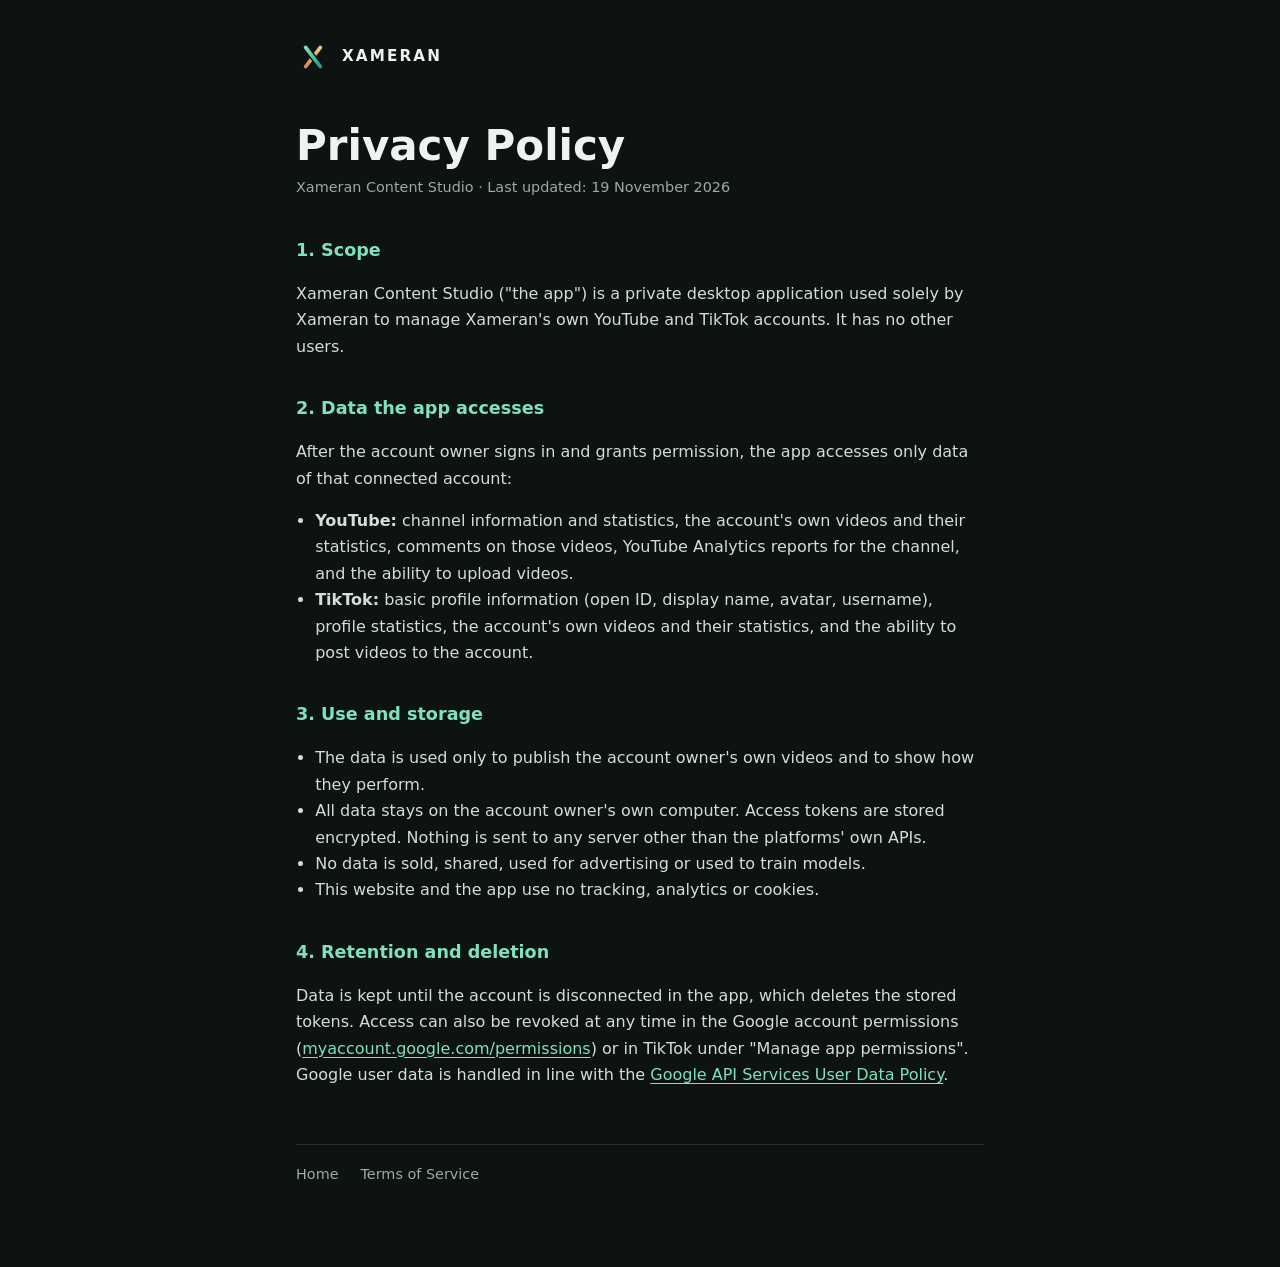
==== privacy.html @ 4f16d4ed "Website" ====
<!doctype html>
<html lang="en">
<head>
<meta charset="utf-8">
<meta name="viewport" content="width=device-width, initial-scale=1">
<title>Privacy Policy · Xameran</title>
<meta name="theme-color" content="#0c1311">
<link rel="icon" href="mark.svg" type="image/svg+xml">
<link rel="icon" href="icon.png" type="image/png">
<link rel="stylesheet" href="style.css">
</head>
<body>
<main class="doc">
  <header class="doc-head"><img src="mark.svg" alt=""><a href="./">Xameran</a></header>
  <h1>Privacy Policy</h1>
  <p class="muted">Xameran Content Studio · Last updated: 19 November 2026</p>

  <h2>1. Scope</h2>
  <p>Xameran Content Studio ("the app") is a private desktop application used solely by Xameran to manage
    Xameran's own YouTube and TikTok accounts. It has no other users.</p>

  <h2>2. Data the app accesses</h2>
  <p>After the account owner signs in and grants permission, the app accesses only data of that connected account:</p>
  <ul>
    <li><strong>YouTube:</strong> channel information and statistics, the account's own videos and their statistics,
      comments on those videos, YouTube Analytics reports for the channel, and the ability to upload videos.</li>
    <li><strong>TikTok:</strong> basic profile information (open ID, display name, avatar, username), profile statistics,
      the account's own videos and their statistics, and the ability to post videos to the account.</li>
  </ul>

  <h2>3. Use and storage</h2>
  <ul>
    <li>The data is used only to publish the account owner's own videos and to show how they perform.</li>
    <li>All data stays on the account owner's own computer. Access tokens are stored encrypted.
      Nothing is sent to any server other than the platforms' own APIs.</li>
    <li>No data is sold, shared, used for advertising or used to train models.</li>
    <li>This website and the app use no tracking, analytics or cookies.</li>
  </ul>

  <h2>4. Retention and deletion</h2>
  <p>Data is kept until the account is disconnected in the app, which deletes the stored tokens. Access can also be
    revoked at any time in the Google account permissions
    (<a href="https://myaccount.google.com/permissions">myaccount.google.com/permissions</a>) or in TikTok under
    "Manage app permissions". Google user data is handled in line with the
    <a href="https://developers.google.com/terms/api-services-user-data-policy">Google API Services User Data Policy</a>.</p>

  <nav><a href="./">Home</a><a href="terms.html">Terms of Service</a></nav>
</main>
</body>
</html>
---- style.css ----
:root {
  --bg: #0c1311;
  --bg-2: #101b18;
  --fg: #eef3f0;
  --muted: #9aaba4;
  --line: rgba(238, 243, 240, .12);
  --mint: #7fe0c3;
  --amber: #f3c77a;
  --display: "Segoe UI Variable Display", "SF Pro Display", "Helvetica Neue", Inter, system-ui, sans-serif;
  --text: "Segoe UI Variable Text", "SF Pro Text", "Helvetica Neue", Inter, system-ui, sans-serif;
}
* { box-sizing: border-box; }
html { background: var(--bg); }
body {
  margin: 0; min-height: 100vh; color: var(--fg); background: var(--bg);
  font: 16px/1.65 var(--text); -webkit-font-smoothing: antialiased;
}
a { color: var(--mint); text-underline-offset: 3px; }
a:hover { color: var(--amber); }

/* ---------- Startseite ---------- */
.hero {
  position: relative; min-height: 100vh; display: grid; place-items: center; overflow: hidden;
  padding: 48px 16px 96px;
}
.hero::before, .hero::after {
  content: ""; position: absolute; border-radius: 50%; filter: blur(90px); opacity: .55; pointer-events: none;
}
.hero::before {
  width: 62vmax; height: 62vmax; left: -18vmax; top: -22vmax;
  background: radial-gradient(circle, rgba(31,158,126,.55), transparent 65%);
  animation: drift 26s ease-in-out infinite alternate;
}
.hero::after {
  width: 52vmax; height: 52vmax; right: -16vmax; bottom: -24vmax;
  background: radial-gradient(circle, rgba(224,135,90,.40), transparent 65%);
  animation: drift 32s ease-in-out infinite alternate-reverse;
}
@keyframes drift { to { transform: translate(6vmax, 4vmax) scale(1.08); } }

.grain {
  position: absolute; inset: 0; pointer-events: none; opacity: .07; mix-blend-mode: overlay;
  background-image: url("data:image/svg+xml,%3Csvg xmlns='http://www.w3.org/2000/svg' width='160' height='160'%3E%3Cfilter id='n'%3E%3CfeTurbulence type='fractalNoise' baseFrequency='.85' numOctaves='3' stitchTiles='stitch'/%3E%3C/filter%3E%3Crect width='100%25' height='100%25' filter='url(%23n)'/%3E%3C/svg%3E");
}
.center { position: relative; z-index: 1; text-align: center; }
.mark {
  width: clamp(88px, 16vw, 140px); height: auto; display: block; margin: 0 auto 28px;
  filter: drop-shadow(0 12px 40px rgba(127,224,195,.25));
  animation: rise 1.1s cubic-bezier(.2,.7,.2,1) both;
}
.name {
  margin: 0; font-family: var(--display); font-weight: 700; line-height: 1;
  font-size: clamp(44px, 12vw, 132px); letter-spacing: .14em; text-transform: uppercase;
  padding-left: .14em; /* gleicht das Letter-Spacing am Ende optisch aus */
  background: linear-gradient(100deg, #ffffff 0%, #d9f6ec 45%, var(--amber) 100%);
  -webkit-background-clip: text; background-clip: text; color: transparent;
  animation: rise 1.1s .12s cubic-bezier(.2,.7,.2,1) both;
}
.rule {
  width: 72px; height: 2px; margin: 30px auto 0; border-radius: 2px;
  background: linear-gradient(90deg, var(--mint), var(--amber));
  animation: grow 1s .35s cubic-bezier(.2,.7,.2,1) both;
}
@keyframes rise { from { opacity: 0; transform: translateY(18px); } }
@keyframes grow { from { transform: scaleX(0); } }

.foot {
  position: absolute; left: 0; right: 0; bottom: 0; z-index: 1;
  display: flex; justify-content: center; gap: 28px; padding: 22px 16px;
  font-size: .85rem; letter-spacing: .06em;
}
.foot a { color: var(--muted); text-decoration: none; }
.foot a:hover { color: var(--fg); }

/* ---------- Rechtstexte ---------- */
.doc { max-width: 720px; margin: 0 auto; padding: 40px 16px 80px; }
.doc-head { display: flex; align-items: center; gap: 12px; margin-bottom: 48px; }
.doc-head img { width: 34px; height: 34px; }
.doc-head a {
  color: var(--fg); text-decoration: none; font-family: var(--display);
  font-weight: 700; letter-spacing: .14em; text-transform: uppercase; font-size: .95rem;
}
.doc h1 { font-family: var(--display); font-size: clamp(30px, 6vw, 42px); line-height: 1.15; margin: 0 0 6px; }
.doc .muted { color: var(--muted); font-size: .9rem; margin: 0 0 36px; }
.doc h2 { font-family: var(--display); font-size: 1.1rem; margin: 34px 0 6px; color: var(--mint); }
.doc p, .doc li { color: #d4ddd9; }
.doc ul { padding-left: 1.2em; }
.doc nav { margin-top: 56px; padding-top: 18px; border-top: 1px solid var(--line); display: flex; gap: 22px; flex-wrap: wrap; font-size: .9rem; }
.doc nav a { color: var(--muted); text-decoration: none; }
.doc nav a:hover { color: var(--fg); }

@media (prefers-reduced-motion: reduce) {
  *, *::before, *::after { animation: none !important; }
}
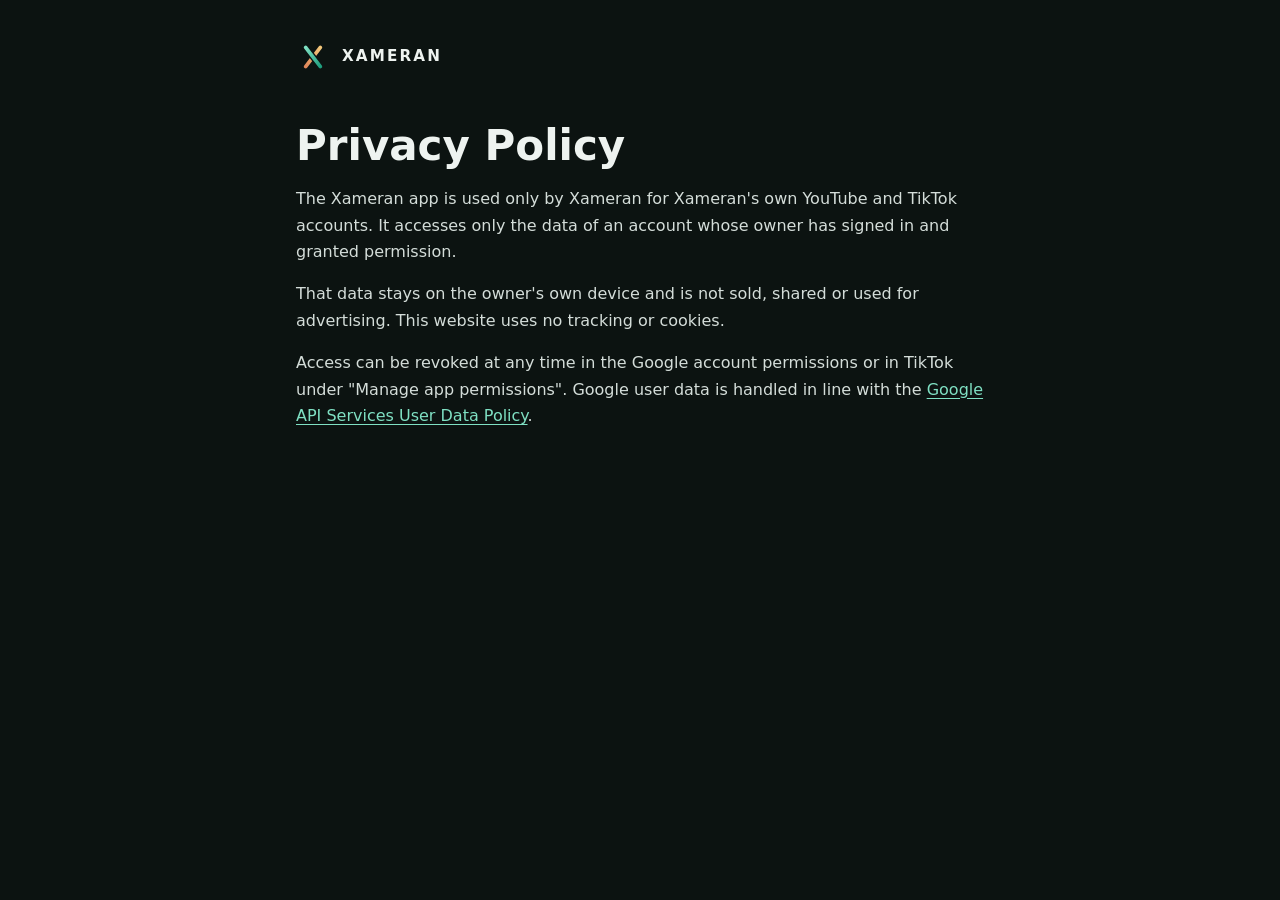
==== commit 1e1273a6: "Startseite nur Name" ====
--- a/privacy.html
+++ b/privacy.html
@@ -3,6 +3,7 @@
 <head>
 <meta charset="utf-8">
 <meta name="viewport" content="width=device-width, initial-scale=1">
+<meta name="robots" content="noindex">
 <title>Privacy Policy · Xameran</title>
 <meta name="theme-color" content="#0c1311">
 <link rel="icon" href="mark.svg" type="image/svg+xml">
@@ -13,38 +14,14 @@
 <main class="doc">
   <header class="doc-head"><img src="mark.svg" alt=""><a href="./">Xameran</a></header>
   <h1>Privacy Policy</h1>
-  <p class="muted">Xameran Content Studio · Last updated: 19 November 2026</p>
 
-  <h2>1. Scope</h2>
-  <p>Xameran Content Studio ("the app") is a private desktop application used solely by Xameran to manage
-    Xameran's own YouTube and TikTok accounts. It has no other users.</p>
-
-  <h2>2. Data the app accesses</h2>
-  <p>After the account owner signs in and grants permission, the app accesses only data of that connected account:</p>
-  <ul>
-    <li><strong>YouTube:</strong> channel information and statistics, the account's own videos and their statistics,
-      comments on those videos, YouTube Analytics reports for the channel, and the ability to upload videos.</li>
-    <li><strong>TikTok:</strong> basic profile information (open ID, display name, avatar, username), profile statistics,
-      the account's own videos and their statistics, and the ability to post videos to the account.</li>
-  </ul>
-
-  <h2>3. Use and storage</h2>
-  <ul>
-    <li>The data is used only to publish the account owner's own videos and to show how they perform.</li>
-    <li>All data stays on the account owner's own computer. Access tokens are stored encrypted.
-      Nothing is sent to any server other than the platforms' own APIs.</li>
-    <li>No data is sold, shared, used for advertising or used to train models.</li>
-    <li>This website and the app use no tracking, analytics or cookies.</li>
-  </ul>
-
-  <h2>4. Retention and deletion</h2>
-  <p>Data is kept until the account is disconnected in the app, which deletes the stored tokens. Access can also be
-    revoked at any time in the Google account permissions
-    (<a href="https://myaccount.google.com/permissions">myaccount.google.com/permissions</a>) or in TikTok under
-    "Manage app permissions". Google user data is handled in line with the
+  <p>The Xameran app is used only by Xameran for Xameran's own YouTube and TikTok accounts. It accesses only the
+    data of an account whose owner has signed in and granted permission.</p>
+  <p>That data stays on the owner's own device and is not sold, shared or used for advertising.
+    This website uses no tracking or cookies.</p>
+  <p>Access can be revoked at any time in the Google account permissions or in TikTok under "Manage app permissions".
+    Google user data is handled in line with the
     <a href="https://developers.google.com/terms/api-services-user-data-policy">Google API Services User Data Policy</a>.</p>
-
-  <nav><a href="./">Home</a><a href="terms.html">Terms of Service</a></nav>
 </main>
 </body>
 </html>
